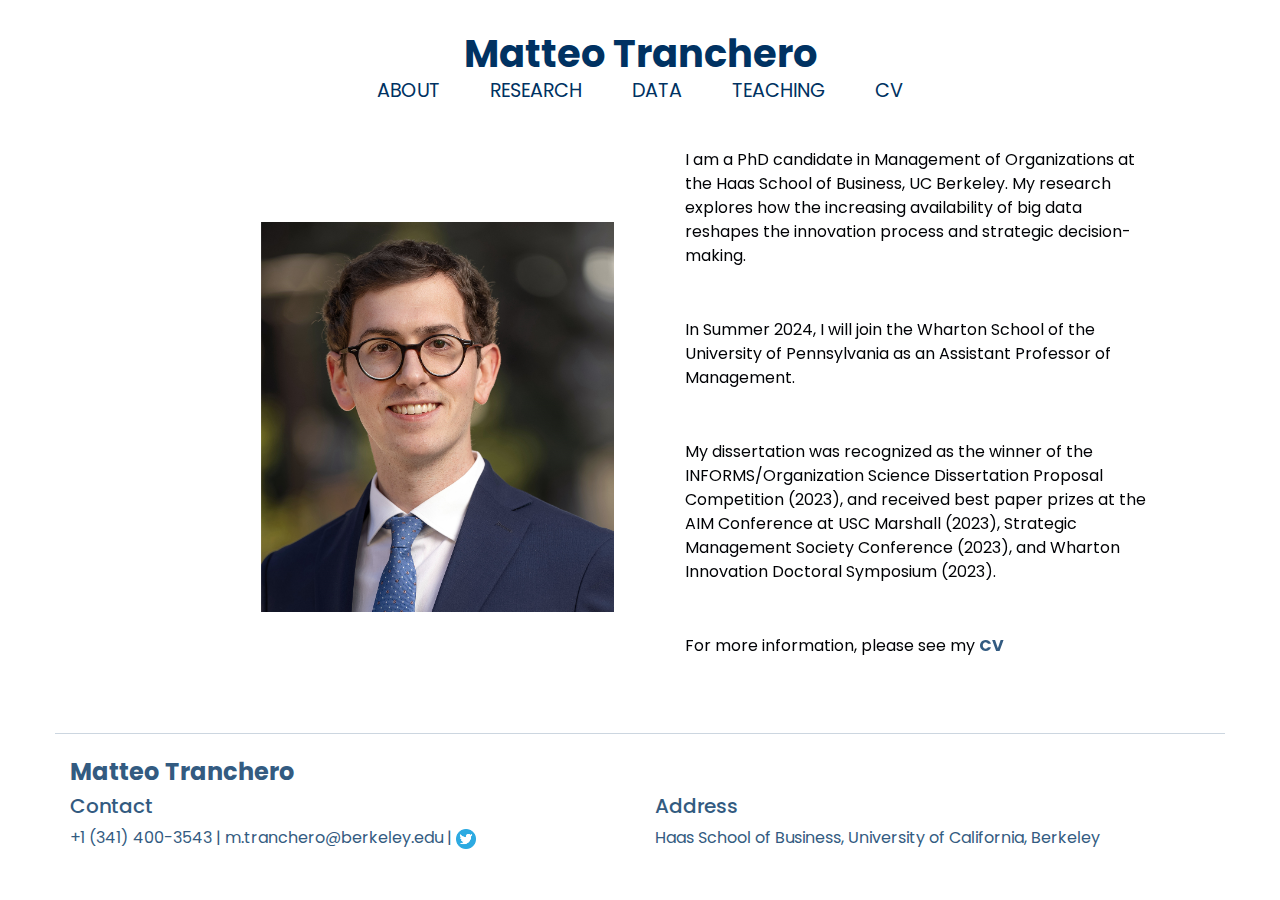
==== index.html @ ef58367b "Update index.html" ====
<!DOCTYPE html>
<html>

<head>
  <!-- Google tag (gtag.js) -->
  <script async src="https://www.googletagmanager.com/gtag/js?id=G-ED56T1GWZ5"></script>
  <script>
    window.dataLayer = window.dataLayer || [];
    function gtag(){dataLayer.push(arguments);}
    gtag('js', new Date());

    gtag('config', 'G-ED56T1GWZ5');
  </script>
  
  
  <!-- Basic -->
  <meta charset="utf-8" />
  <meta http-equiv="X-UA-Compatible" content="IE=edge" />
  <!-- Mobile Metas -->
  <meta name="viewport" content="width=device-width, initial-scale=1, shrink-to-fit=no" />
  <!-- Site Metas -->
  <meta name="keywords" content="" />
  <meta name="description" content="" />
  <meta name="author" content="" />

  <title>Matteo Tranchero</title>

  <!-- bootstrap core css -->
  <link rel="stylesheet" type="text/css" href="css/bootstrap.css" />
  <!-- fonts style -->
  <link href="https://fonts.googleapis.com/css?family=Poppins:400,700|Roboto:400,700&display=swap" rel="stylesheet">

  <!-- Custom styles for this template -->
  <link href="css/style.css" rel="stylesheet" />
  <!-- responsive style -->
  <link href="css/responsive.css" rel="stylesheet" />




  <link rel="stylesheet" href="css/css-circular-prog-bar.css">


</head>

<body style="max-height: 100vh;">
  <div class="top_container">
    <!-- header section strats -->
    <header class="header_section">
      <div class="container-fluid">
        <!-- ===============NAV BAR=============== -->
        <nav class="navbar navbar-expand-lg custom_nav-container ">
          <a class="navbar-brand" href="index.html">
            Matteo Tranchero
          </a>
          <button class="navbar-toggler" type="button" data-toggle="collapse" data-target="#navbarSupportedContent"
            aria-controls="navbarSupportedContent" aria-expanded="false" aria-label="Toggle navigation">
            <span class="navbar-toggler-icon"></span>
          </button>
          <div class="collapse navbar-collapse" id="navbarSupportedContent">
            <div class="d-flex ml-auto flex-column flex-lg-row align-items-center">
              <ul class="navbar-nav  ">
                <li class="nav-item active">
                  <a class="nav-link active" href="index.html"> About <span class="sr-only">(current)</span></a>
                </li>
                <li class="nav-item">
                  <a class="nav-link" href="research.html"> Research </a>
                </li>
                <li class="nav-item">
                  <a class="nav-link" href="data.html"> Data </a>
                </li>
                <li class="nav-item">
                  <a class="nav-link" href="teaching.html"> Teaching </a>
                </li>
                <li class="nav-item">
                  <a class="nav-link" href="cv.html"> CV </a>
                </li>
              </ul>
            </div>
        </nav>
      </div>
    </header>
    <section class="hero_section position-relative">
      <div class="hero_section-container ">
        <div class="hero_img-box">
          <img src="images/DSC08971_7.png" alt=""> <!-- HEADSHOT -->
        </div>
        <div class="hero_detail-box">
          <div id="carouselExampleControls" class="carousel slide" data-ride="carousel">
            <div class="carousel-inner">
              <div class="carousel-item active">
                <div class="hero_detail-container">
                  <!--<h1>
                    Matteo Tranchero
                  </h1>-->
                  <p>
                    I am a PhD candidate in Management of Organizations at the Haas School of Business, UC Berkeley.
                    My research explores how the increasing availability of big data reshapes the innovation process and strategic decision-making. 
                  </p>

                  <p>
                    In Summer 2024, I will join the Wharton School of the University of Pennsylvania as an Assistant Professor of Management.
                  </p>
                  
                  <p> 
                    My dissertation was recognized as the winner of the INFORMS/Organization Science Dissertation Proposal Competition (2023), and received
                    best paper prizes at the AIM Conference at USC Marshall (2023), Strategic Management Society Conference (2023), and Wharton Innovation 
                    Doctoral Symposium (2023). 
                  </p>
                  
                  <p>
                    For more information, please see my <a href="pdf/CV_MatteoTranchero.pdf"><font size="3"><b>CV</b></font></a>
                  </p>

                </div>
              </div>
            </div>
          </div>
        </div>
      </div>
    </section>

    <section class="info_section">
      <div class="container">
        <div class="row custom_border-btm pb-6">
    
          </div>
        <br>
        <div class="row pb-6">
          <div class='col-md-12'>
            <h4>Matteo Tranchero</h4>
          </div>
          <div class="col-md-6 info_address">
            <h5>
              Contact
            </h5>
            <p>
              +1 (341) 400-3543 |
              <a href="mailto:m.tranchero@berkeley.edu">m.tranchero@berkeley.edu</a>
              <span> | </span>
              <a href="https://twitter.com/MTranchero"><img id="twitter" src="images/twitter_bird.png"></a>
              
    
            </p>
          </div>
          <div class="col-md-6 info_address">
            <h5>
              Address
            </h5>
            <p>
              Haas School of Business, University of California, Berkeley
            </p>
          </div>
        </div>
      </div>
    </section>
  </div>
  <!-- end header section -->

 <!-- info section -->
 
  <!-- endsss info section -->

<!-- end contact section -->

  <script type="text/javascript" src="js/jquery-3.4.1.min.js"></script>
  <script type="text/javascript" src="js/bootstrap.js"></script>
  
  <!-- progreesbar script -->
  </script>
</body>

</html>
---- css/style.css ----
body {
  font-family: 'Roboto', sans-serif;
  color: #000205;
  height: 80%;
  min-height: 80vh;
  
  display: flex;
  flex-direction: column;
}



h1,
h2,
h3,
h4 {
  font-weight: bold;
  color: #335b81;
}



a {
  color: #335b81;
}

.layout_padding {
  padding: 75px 0;
}

.layout_padding2 {
  padding: 45px 0;
}

.layout_padding2-top {
  padding-top: 45px;
}

.layout_padding-top {
  padding-top: 75px;
}

.layout_padding-bottom {
  padding-bottom: 75px;
}

.call_to-btn {
  display: inline-block;
  padding: 12px 32px;
  margin: 5px;
  border-radius: 15px;
  background-color: #003262;
  color: #fff;
  display: flex;
  justify-content: center;
  align-items: center;
}


.call_to-btn img,
.sub_call_to-btn img {
  width: 9px;
  margin-left: 15px;
  margin-top: 3px;
}

.call_to-btn:hover,
.sub_call_to-btn:hover {
  color: #fff;
  -webkit-box-shadow: 0px 6px 10px -1px rgba(0, 0, 0, 0.17);
  -moz-box-shadow: 0px 6px 10px -1px rgba(0, 0, 0, 0.17);
  box-shadow: 0px 6px 10px -1px rgba(0, 0, 0, 0.17);
}

.sub_call_to-btn {
  display: inline-block;
  padding: 10px 28px;
  border-radius: 25px;
  background-color: #003262;
  color: #fff;
  display: flex;
  justify-content: center;
  align-items: center;
}




/*header section*/
.top_container {
  font-family: 'Poppins', sans-serif;
  min-height: 100%;
  /*margin-bottom: -100px;
  padding-bottom: 100px;*/
}

.header_section {}

nav.navbar.navbar-expand-lg {
  height: 100%;
  padding: 20px;
  padding-top: 50px;
  padding-bottom: 0px;
}

.custom_nav-container.navbar-expand-lg .navbar-nav .nav-link {
  padding: 0px 25px;
  color: #003262;
  text-align: center;
  text-transform: uppercase;
  font-size: 1.2rem;
}

.nav-link:hover {
  text-decoration: underline;
}


a,
a:hover,
a:focus {
  text-decoration: none;
}

a:hover,
a:focus {
  color: initial;
}

.btn,
.btn:focus {
  outline: none !important;
  box-shadow: none;
}


.top_container.sub_page {
  height: auto;
}



.custom_nav-container .nav_search-btn {
  background-image: url(../images/search-icon.png);
  background-size: 22px;
  background-repeat: no-repeat;
  background-position-y: 7px;
  width: 35px;
  height: 35px;
  padding: 0;
  border: none;
}

.navbar-brand,
.navbar-brand:hover {
  font-size: max(30px, 3.0vw);

  color: #003262;
  font-weight: bold;
  position: relative;
  top: -30px;
  padding-bottom: 20px;
  text-align: center;
  margin: 0 0 0 0;
}



.custom_nav-container {
  z-index: 99999;
  padding: 15px 0;
}

.custom_nav-container-sub {
  z-index: 99999;
  padding: 15px 0;
}

.custom_nav-container .navbar-toggler {
  outline: none;
}

.custom_nav-container-sub .navbar-toggler {
  outline: none;
}

.custom_nav-container .navbar-toggler .navbar-toggler-icon {
  background-image: url(../images/menu.png);
  background-size: 55px;
}

.custom_nav-container-sub .navbar-toggler .navbar-toggler-icon {
  background-image: url(../images/menu.png);
  background-size: 55px;
}


/*end header section*/

/* hero section */
.hero_section-container {
  width: 80%;
  max-height: 80%;
  margin: 0 auto;

  display: flex;
  align-items: center;
}

.number-container {
  position: absolute;
  top: 34%;
  left: 4%;
}

.number-container .number-box {
  display: flex;
  flex-direction: column;
  justify-content: center;
  align-items: center;
  color: #003262;
}

.number-container .number-box hr {
  border: none;
  width: 2px;
  height: 125px;
  background-color: #003262;
  margin: 35px 0;
}

.hero_section-container .hero_img-box {
  /*min-width: 10em;
  max-width: 50%;
  max-height: 90%;
  margin-top: 45px;
  border-radius: 50%; */
  max-width: 40%;
  max-height: 60vh;
  padding: 20px;
  margin-left: 10%;
  /*clip-path: circle(100%);*/
  overflow: hidden; 
  display: block;
  justify-content: center;
  align-items: center;
}

.hero_section-container .hero_img-box img {
  width: 100%;
  height: auto;
  margin-top: -100px;
}

.hero_section-container .hero_detail-box {
  width: 58%;
}

.hero_section-container .hero_detail-box .hero_detail-container {
  padding-left: 45px;
  padding-bottom: 15px;
}

.hero_section-container .hero_detail-box .hero_detail-container p {
  margin: 15px 0 50px 0;
}



.carousel-control-prev,
.carousel-control-next {
  width: 45px;
  height: 45px;
  border-radius: 100%;
  background-color: #003262;
  opacity: 1;
  background-repeat: no-repeat;
  background-position: center center;
  background-size: 8px;
  top: initial;
  bottom: -100px;
}

.carousel-control-prev:hover,
.carousel-control-next:hover {
  background-color: #003262;
}



.carousel-control-prev {
  background-image: url(../images/left-arrow.png);
  left: 45px;
}

.carousel-control-next {
  background-image: url(../images/right-arrow.png);
  left: 95px;
}

/* end hero section */

/* about section */
.about_section {
  /*background-color: #f8faf9;*/

}

.about_section .row {
  align-items: center;
}

.about_img-box img {
  width: 100%;
}

.about_detail-box p {
  margin: 45px 0;
}

.call_to-btn_about {
  margin: 5px;
  display: inline-block;
  padding: 12px 32px;
  border-radius: 15px;
  background-color: #003262;
  color: #fff;
  display: flex;
  justify-content: center;
  align-items: center;
}

/* end about section */

/* practice section */
.practice_container {
  display: flex;
  justify-content: center;
  flex-wrap: wrap;
}

.practice_box {
  display: flex;
  flex-direction: column;
  align-items: center;
  margin: 70px 15px 0 15px;
  transform: translateY(0);
  transition: all .7s;
  padding-bottom: 50px;
}

.practice_box:hover {
  transform: translateY(-50px);
  cursor: pointer;
}

.practice_box:hover .practice_img-box {
  background-color: #003262;
}

.practice_img-box {
  display: flex;
  justify-content: center;
  align-items: center;
  width: 225px;
  height: 225px;
  border-radius: 90px;
  background-color: #003262;

}


.practice_box h4 {
  margin-top: 15px;
}

.practice_img-box img {
  width: 120px;
}

.practice_detail p {
  margin-bottom: 55px;
  text-align: center;
}

.heading-text {
  padding: 0;
  margin: 0;
  color: #003262;
  font-weight: bold;
}




/* end Practice section */

/* welcome section */
.welcome_section {

  /*background-color: #ccd6e0;*/
}

.welcome_container {
  padding: 30px 0;
  min-width: 60%;
}

.welcome_container>* {
  margin-bottom: 35px;
}

.welcome_container h4 {
  font-weight: normal;
}

.welcome_container h4,
.welcome_container p {
  font-family: 'Poppins', sans-serif;
}

.welcome_container p{
  margin: 0;
}

.welcome_section::before {
  content: "";
  width: 40%;
  height: 100%;
  /*background-image: url(https://i.pinimg.com/originals/fc/71/63/fc71635c7f1b09ed30413f59bb749582.gif);*/
  position: absolute;
  top: 0;
  right: 0;
  background-repeat: no-repeat;
  background-size: cover;
}
/* end welcome section */


/* start predoc section */

#predoc {
  padding: 30px 0;
  min-width: 60%;
  display:none;
}

#predoc>* {
  margin-bottom: 35px;
}

#predoc h4 {
  font-weight: normal;
  font-family: 'Poppins', sans-serif;
}

#predoc p {
  font-family: 'Poppins', sans-serif;
  margin: 0;
}

#predoc_toggle:hover {
  text-decoration: underline;
}
/* end predoc section */



/* start teaching section */

.teaching_section {
  /*background-color: #f8faf9;*/
}

.teaching_container {
  padding: 30px 0;
  
}

.teaching_container>* {
  margin-bottom: 35px;
}

.teaching_container h4 {
  font-weight: normal;
}

.teaching_container h4,
.teaching_container p {
  font-family: 'Poppins', sans-serif;
}

.teaching_section::before {
  content: "";
  width: 40%;
  height: 100%;
  /*background-image: url(https://cdn.dribbble.com/users/1299339/screenshots/3079111/presentation_d.gif);*/
  position: absolute;
  top: 0;
  right: 0;
  background-repeat: no-repeat;
  background-size: cover;
}

/* end teaching section */

/* contact section */
.contact_section .col-md-6 {
  padding: 0;
}

.contact_section input {
  border: none;
  outline: none;
  border-bottom: 1px solid #003262;
  width: 90%;
  margin: 10px 0;
}

.contact_form-container {
  padding: 45px;
  padding-right: 0;
}

.contact_form-container button {
  border: none;
  background-color: #fddd33;
  color: #fff;
  padding: 8px 40px;
  border-radius: 20px;
}

.contact_img-box {
  display: flex;
  align-items: center;
  padding: 45px;
  padding-left: 0;
}

.contact_img-box img {
  width: 97%;
}

.contact_section h2 {
  font-size: 26px;
  color: #003262;
  font-weight: bold;

  position: relative;
  margin-left: 2.5%;
}



/* end contact section */
/* info section */
.info_section {
  padding-top: 10px;
  padding-bottom: 10px;
  color: #335b81;
  /*background-color: #ccd6e0;*/
  /*bottom:0;*/
  display: flex;
  flex-shrink: 0;
  margin:-100;
  
}

.info_section_footer {
  padding-top: 5px;
  padding-bottom: 0px;
  color: #fff;
  /*background-color: #ccd6e0;*/
  margin-top: auto;
  /*bottom:0;*/
  display: flex;
  flex-shrink: 0;
}

.info_logo {
  max-height: 35px;
}
.info_logo h2 {
  color: #003262;
  font-family: 'Poppins', sans-serif;
  transform: translateY(25%);
}

.info_section .col-md-4 {
  padding: 0 30px;
}

.info_section .col-md-4 h5 {
  text-transform: uppercase;
}

.info_news input {
  border: none;
  width: 80%;
  height: 35px;
  border-radius: 20px;
  background-color: #fff;
  outline: none;
  padding-left: 20px;
  margin-top: 15px;
}

.info_news input::placeholder {
  opacity: .4;
}

.info_news button {
  border: none;
  background-color: #fddd33;
  color: #fff;
  text-transform: uppercase;
  font-size: 14px;
  padding: 7px 25px;
  border-radius: 20px;
  margin-top: 20px;
}

.info_address p {
  margin-bottom: 5px;
}

.info_address_left {
  text-align: right;
}

.custom_border-btm {
  border-bottom: 1px solid #ccd6e0;
}

.info_social {
  display: flex;
  justify-content: space-between;
  width: 150px;
  margin: 30px auto;
}

/* end info section */



/* footer section*/

.footer_section {
  background-color: #fdfdfe;
  padding: 20px 0;
  font-family: 'Poppins', sans-serif;
}

.footer_section p {
  color: #000;
  margin: 0;
  text-align: center;
}

.footer_section a {
  color: #000;
}

/* end footer section*/

/* RESUME IFRAME */
iframe, object, embed {
  max-width: 100%;
  height: 50rem;
  padding: 10px;
}

.resume-section > h3 {
  text-align: center;
}

.resume-section {
  height: 60rem;
  padding: 40px;
  -ms-transform: scale(1);
  -moz-transform: scale(1);
  -o-transform: scale(1);
  -webkit-transform: scale(1);
  transform: scale(1);

  -ms-transform-origin: 50% 50%;
  -moz-transform-origin: 50% 50%;
  -o-transform-origin: 50% 50%;
  -webkit-transform-origin: 50% 50%;
  transform-origin: 50% 50%;
}

details {
  font-family: 'Roboto', sans-serif;
  color: #000205;
  display: flex;
  flex-direction: column;
  padding: 10px;
}

/*abstract expansions
.abstract {
  position: relative;
  overflow: hidden;
  max-height: 80px;
  
}
.abstract:target {
  height: auto;
}

.toggle{
  padding: 2px;
  color: #335b81; 
}

.toggle:focus ~ .abstract {
  max-height: 100%;
}


a.box-toggle {
  display: inline-block;
  padding-left: 22px;
  background-repeat: no-repeat;
  background-repeat: no-repeat;
  background-image: url(http://255.galaxycore.de/img/ic_action_calendar.png);
}

a.box-toggle.inactive {
  background-image: url(http://255.galaxycore.de/img/ic_action_home.png);
}*/


img#twitter {
  max-width: 20px;
}

div.paper {
  padding: 5px;
}


/*data and teaching descriptions*/

img.imginsert{
  max-width: 40vw;
}

div[id^="course"]{
  display:flex;
}

#class_toggle:hover {
  text-decoration: underline;
}

#project_toggle:hover {
  text-decoration: underline;
}

div[id^="proj"]{
  display:flex;
}
---- css/responsive.css ----
@media (max-width: 1120px) {
   
}

@media (max-width: 992px) {
    .custom_nav-container .nav_search-btn {
        background-position: center;
    }

    .navbar-collapse {
        padding-bottom: 20px;
    }

    .practice_box {
        margin: 100px 15px 0 15px;
        padding-bottom: 20px;
        transition: all .5s;
    }

    .practice_box:hover {

        transform: translateY(-90px);
    }

    .practice_detail p {
        margin-top: 25px;
    }

    .welcome_section::before {
        display: none;
    }
}

@media (max-width: 768px) {

    .info_section .col-md-4 {
        padding: 20px 30px;
        text-align: center;
    }

    .info_news input {
        width: 100%;
    }

    .hero_section-container {
        width: 95%;
    }

    .hero_section-container .hero_detail-box {
        padding-bottom: 125px;
        padding-top: 125px;
    }

    .contact_form-container {
        padding: 20px;
    }

    .contact_section input {
        width: 100%;
    }

    .contact_img-box {
        padding: 20px;
    }

}

@media (max-width: 576px) {

    html, body {
        min-height: 100%;
    }
    
    .navbar-brand {
        font-size: 30px;
    }


    .hero_section-container {
        flex-direction: column;
    }

    .hero_section-container .hero_img-box {
        
        margin-left: 0;
        max-width: 100%;
        max-height: 100vh;
        
    }

    .hero_section-container .hero_detail-box {
        width: 97%;
        margin: 10px;
        padding: 10px;
    }

    .hero_section-container .hero_detail-box .hero_detail-container {
        padding-left: 0;
        padding-top: 15px;
        margin-bottom: 15px;
    }


    .practice_box {
        margin: 75px 15px 0 15px;
        transition: all .3s;
    }

    
    img.imginsert{
        max-width: 90vw;
    }

    .info_section{
        transform: min(translateY(70vh), 100px); 
        
    }

    h2, h3, h4 {
        font-size: 20px;
    }

    h5, p {
        font-size: 15px;
    }
    


}

@media (max-width: 480px) {}

@media (max-width: 400px) {}

@media (max-width: 360px) {}

@media (min-width: 1200px) {
    .container {
        max-width: 1170px;
    }

}
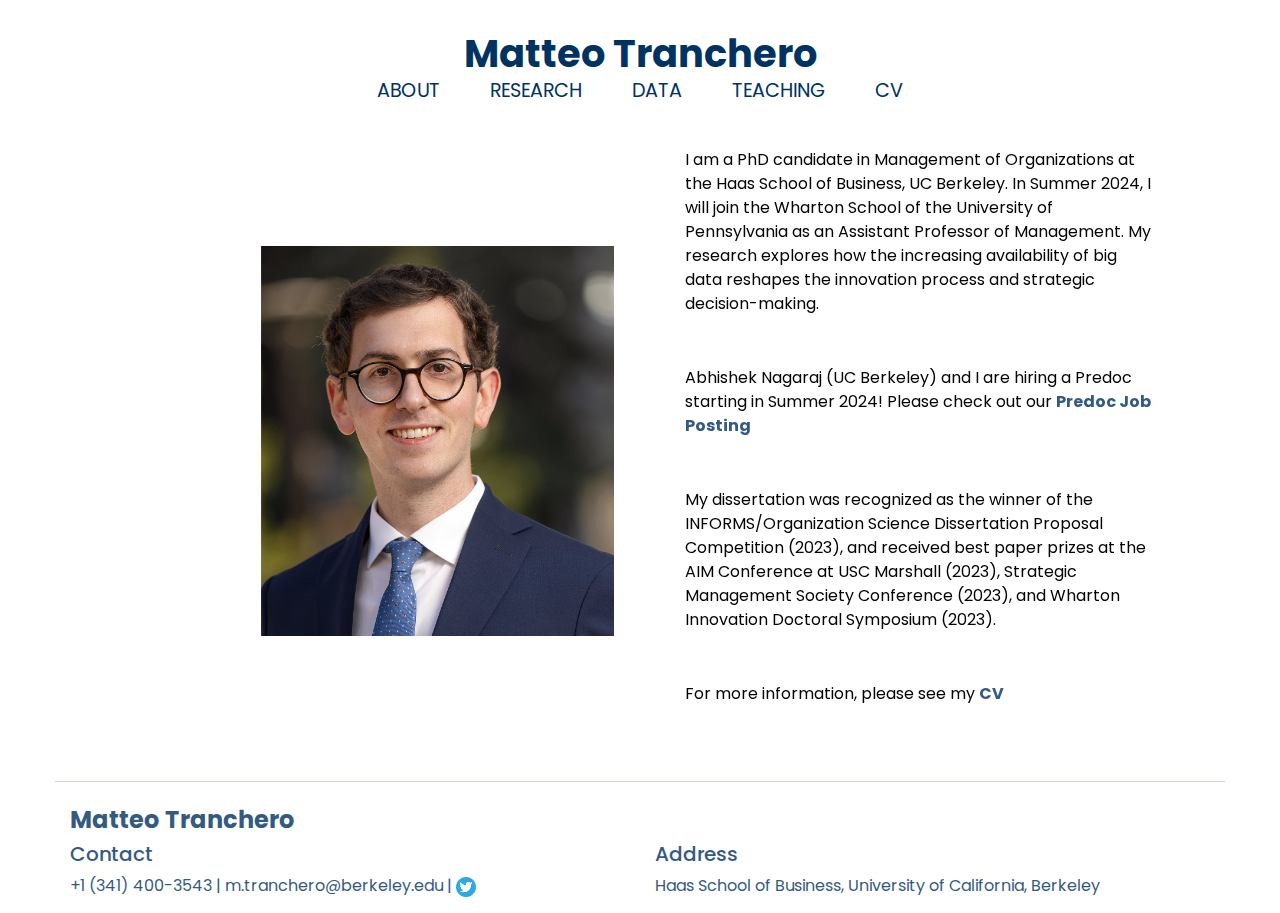
==== commit 0785e275: "Update index.html" ====
--- a/index.html
+++ b/index.html
@@ -94,12 +94,13 @@
                     Matteo Tranchero
                   </h1>-->
                   <p>
-                    I am a PhD candidate in Management of Organizations at the Haas School of Business, UC Berkeley.
+                    I am a PhD candidate in Management of Organizations at the Haas School of Business, UC Berkeley. 
+                    In Summer 2024, I will join the Wharton School of the University of Pennsylvania as an Assistant Professor of Management.
                     My research explores how the increasing availability of big data reshapes the innovation process and strategic decision-making. 
                   </p>
 
                   <p>
-                    In Summer 2024, I will join the Wharton School of the University of Pennsylvania as an Assistant Professor of Management.
+                    Abhishek Nagaraj (UC Berkeley) and I are hiring a Predoc starting in Summer 2024! Please check out our <a href="pdf/Predoc+Job+Description.pdf"><font size="3"><b>Predoc Job Posting</b></font></a>
                   </p>
                   
                   <p> 
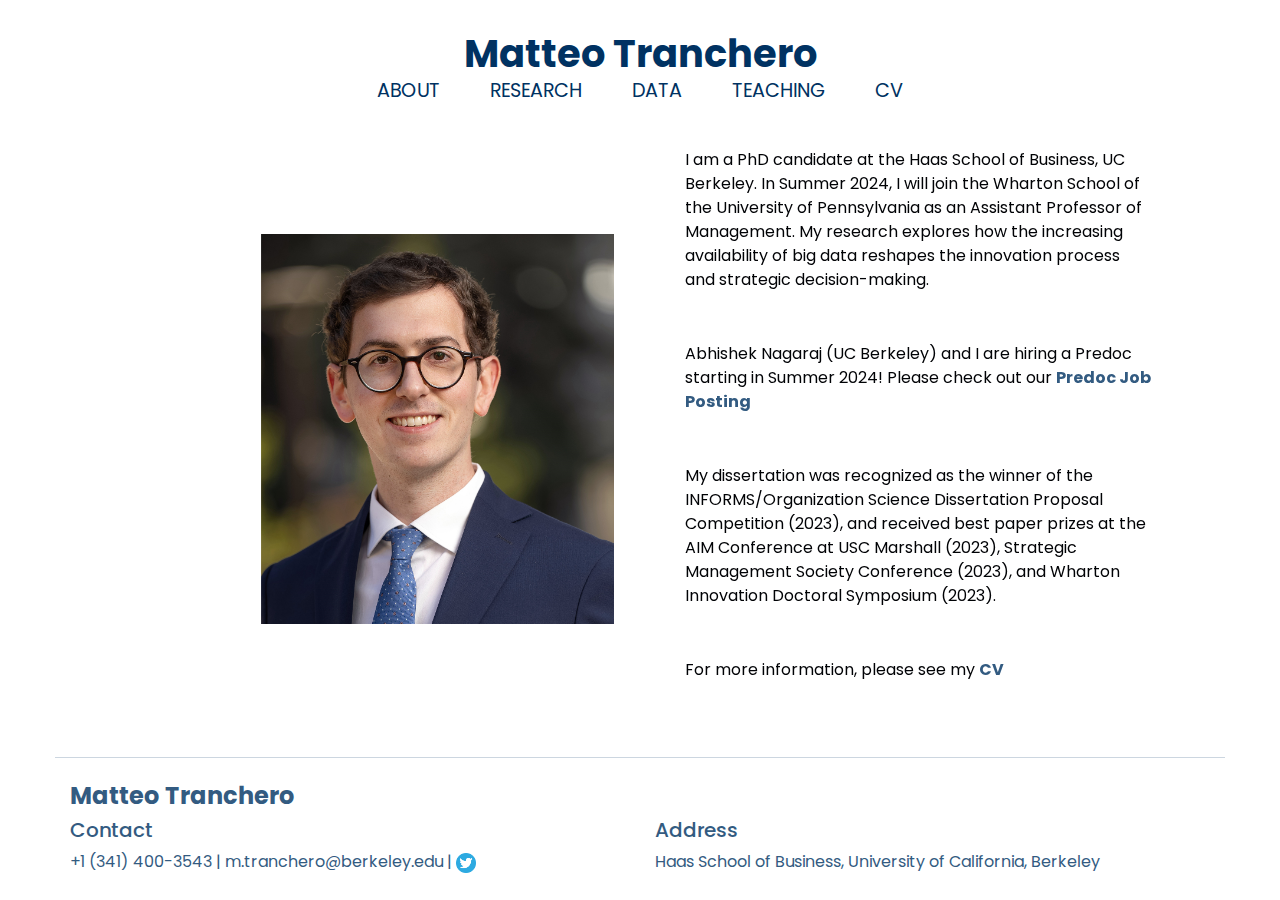
==== commit 78ffa202: "Update index.html" ====
--- a/index.html
+++ b/index.html
@@ -94,7 +94,7 @@
                     Matteo Tranchero
                   </h1>-->
                   <p>
-                    I am a PhD candidate in Management of Organizations at the Haas School of Business, UC Berkeley. 
+                    I am a PhD candidate at the Haas School of Business, UC Berkeley. 
                     In Summer 2024, I will join the Wharton School of the University of Pennsylvania as an Assistant Professor of Management.
                     My research explores how the increasing availability of big data reshapes the innovation process and strategic decision-making. 
                   </p>
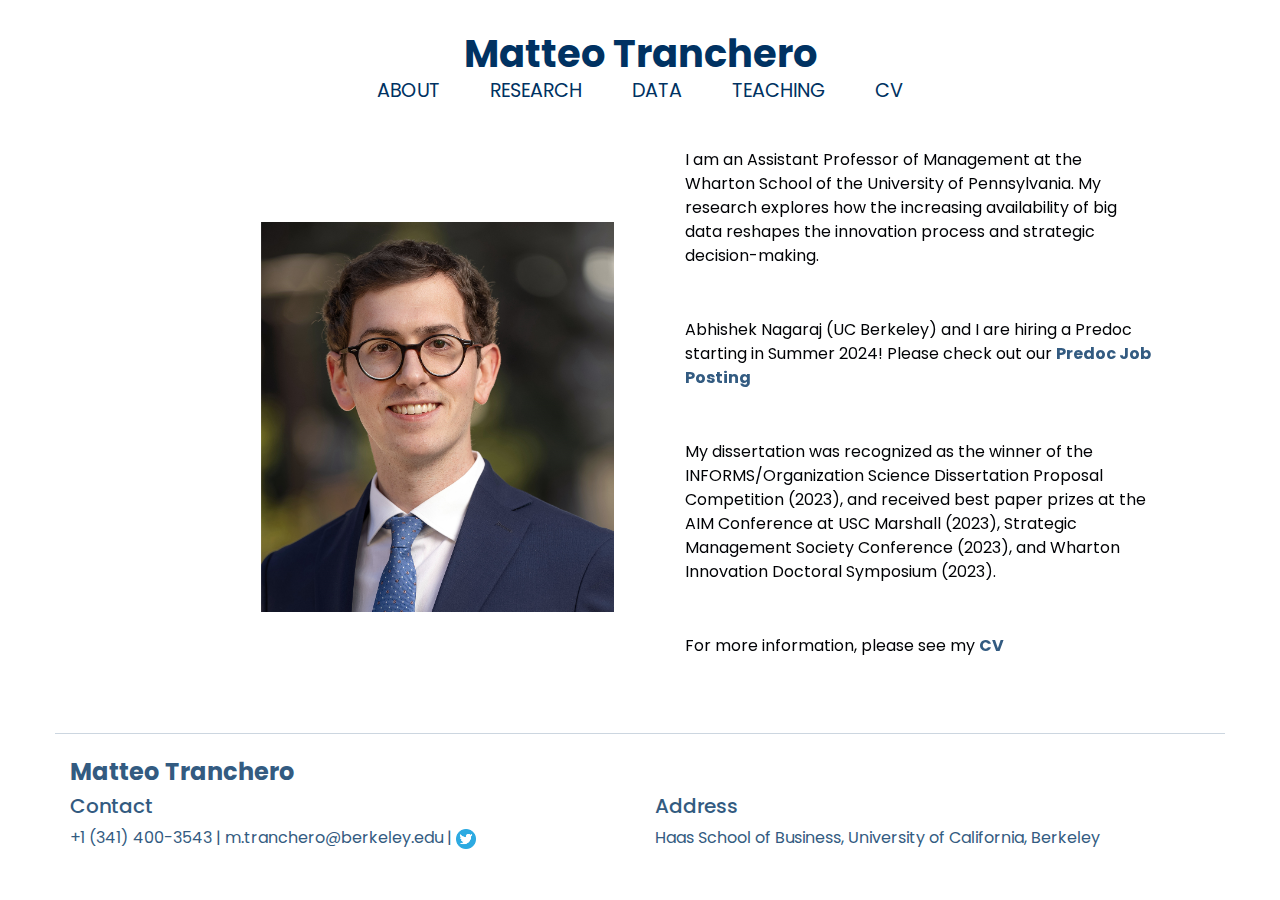
==== commit 6ab7c008: "Update index.html" ====
--- a/index.html
+++ b/index.html
@@ -94,8 +94,7 @@
                     Matteo Tranchero
                   </h1>-->
                   <p>
-                    I am a PhD candidate at the Haas School of Business, UC Berkeley. 
-                    In Summer 2024, I will join the Wharton School of the University of Pennsylvania as an Assistant Professor of Management.
+                    I am an Assistant Professor of Management at the Wharton School of the University of Pennsylvania.
                     My research explores how the increasing availability of big data reshapes the innovation process and strategic decision-making. 
                   </p>
 
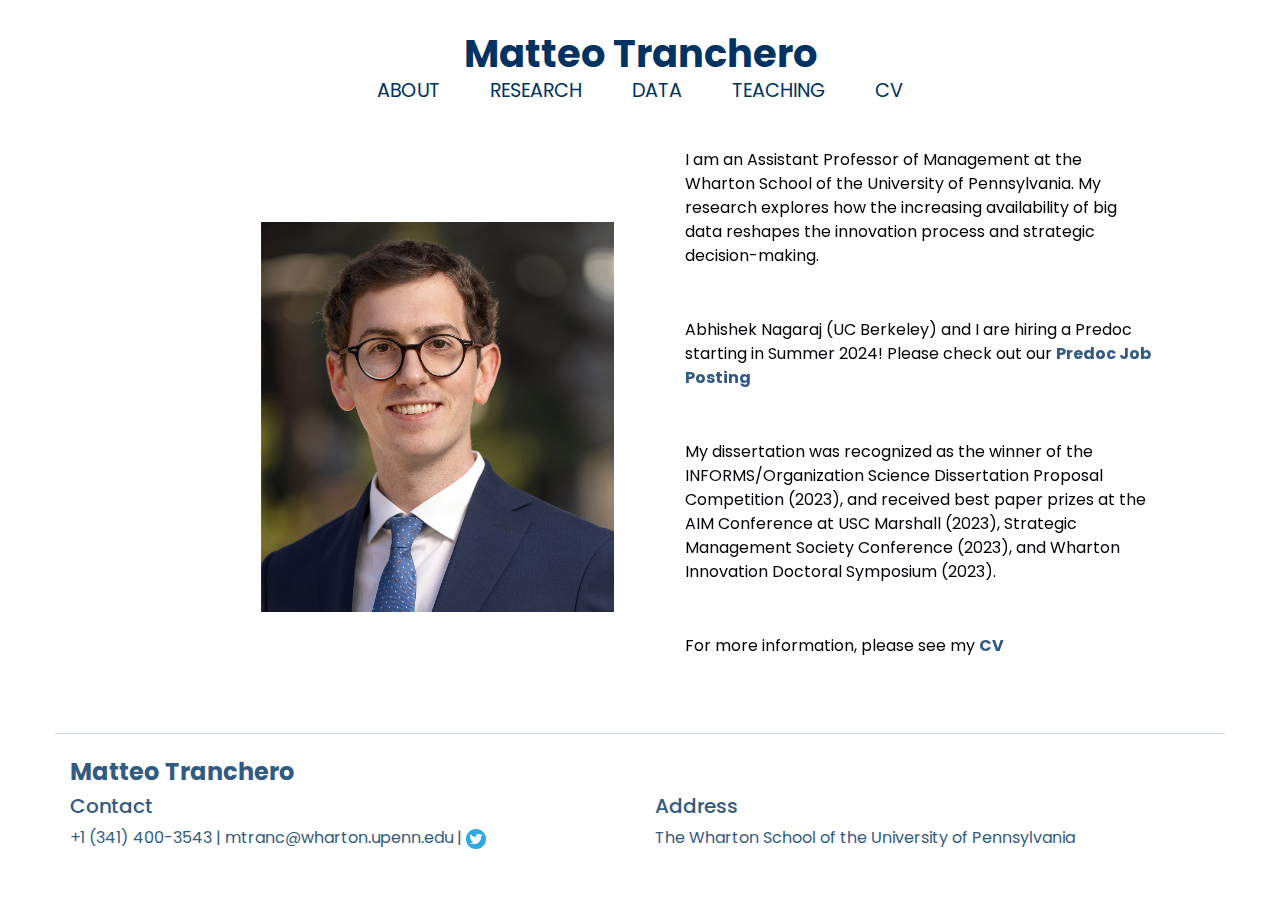
==== commit e3ca0c0b: "Update index.html" ====
--- a/index.html
+++ b/index.html
@@ -136,7 +136,7 @@
             </h5>
             <p>
               +1 (341) 400-3543 |
-              <a href="mailto:m.tranchero@berkeley.edu">m.tranchero@berkeley.edu</a>
+              <a href="mailto:mtranc@wharton.upenn.edu">mtranc@wharton.upenn.edu</a>
               <span> | </span>
               <a href="https://twitter.com/MTranchero"><img id="twitter" src="images/twitter_bird.png"></a>
               
@@ -148,7 +148,7 @@
               Address
             </h5>
             <p>
-              Haas School of Business, University of California, Berkeley
+              The Wharton School of the University of Pennsylvania
             </p>
           </div>
         </div>
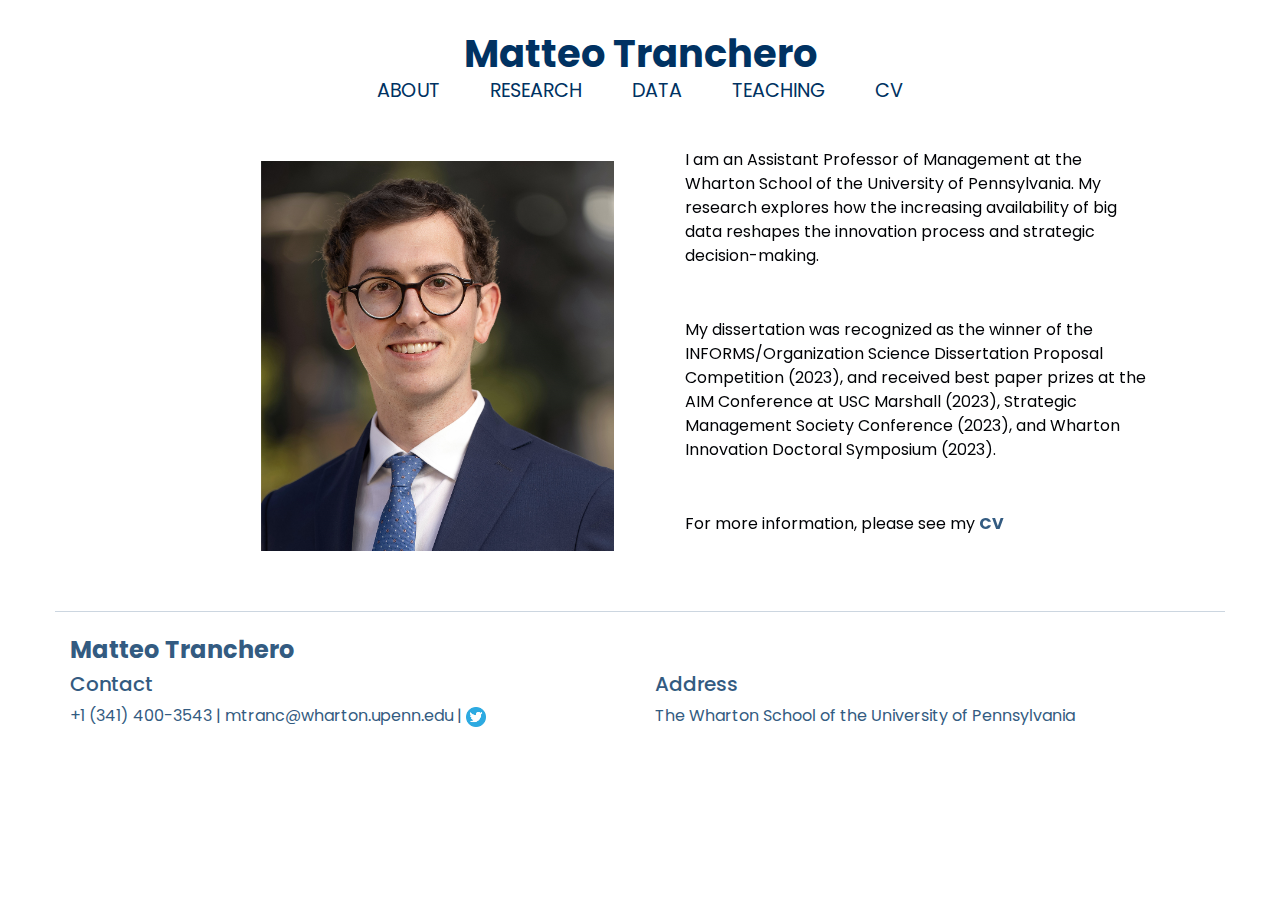
==== commit 4eff326c: "Update index.html" ====
--- a/index.html
+++ b/index.html
@@ -97,10 +97,6 @@
                     I am an Assistant Professor of Management at the Wharton School of the University of Pennsylvania.
                     My research explores how the increasing availability of big data reshapes the innovation process and strategic decision-making. 
                   </p>
-
-                  <p>
-                    Abhishek Nagaraj (UC Berkeley) and I are hiring a Predoc starting in Summer 2024! Please check out our <a href="pdf/Predoc+Job+Description.pdf"><font size="3"><b>Predoc Job Posting</b></font></a>
-                  </p>
                   
                   <p> 
                     My dissertation was recognized as the winner of the INFORMS/Organization Science Dissertation Proposal Competition (2023), and received
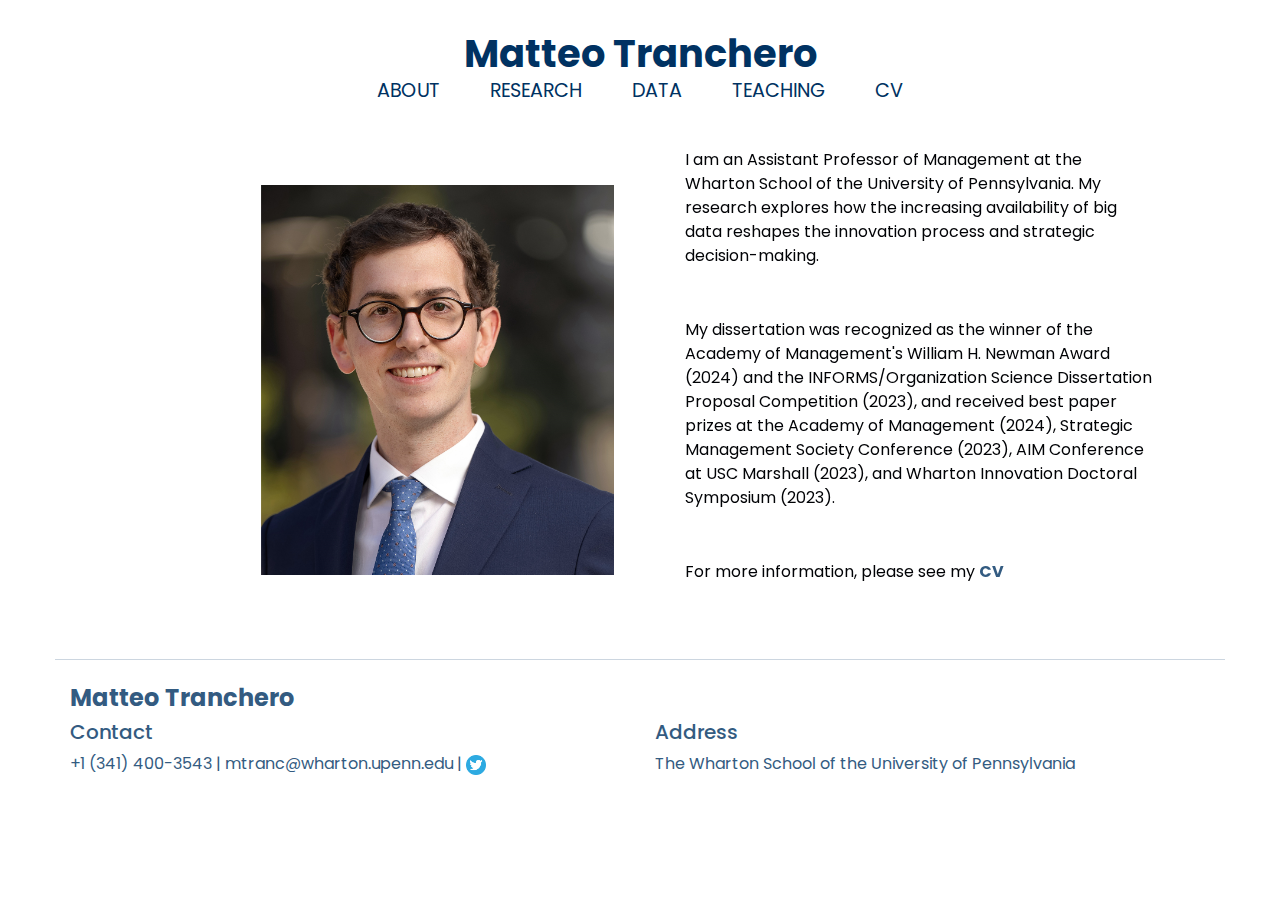
==== commit 98ff9524: "Update index.html" ====
--- a/index.html
+++ b/index.html
@@ -99,9 +99,9 @@
                   </p>
                   
                   <p> 
-                    My dissertation was recognized as the winner of the INFORMS/Organization Science Dissertation Proposal Competition (2023), and received
-                    best paper prizes at the AIM Conference at USC Marshall (2023), Strategic Management Society Conference (2023), and Wharton Innovation 
-                    Doctoral Symposium (2023). 
+                    My dissertation was recognized as the winner of the Academy of Management's William H. Newman Award (2024) and the INFORMS/Organization 
+                    Science Dissertation Proposal Competition (2023), and received best paper prizes at the Academy of Management (2024), 
+                    Strategic Management Society Conference (2023), AIM Conference at USC Marshall (2023), and Wharton Innovation Doctoral Symposium (2023). 
                   </p>
                   
                   <p>
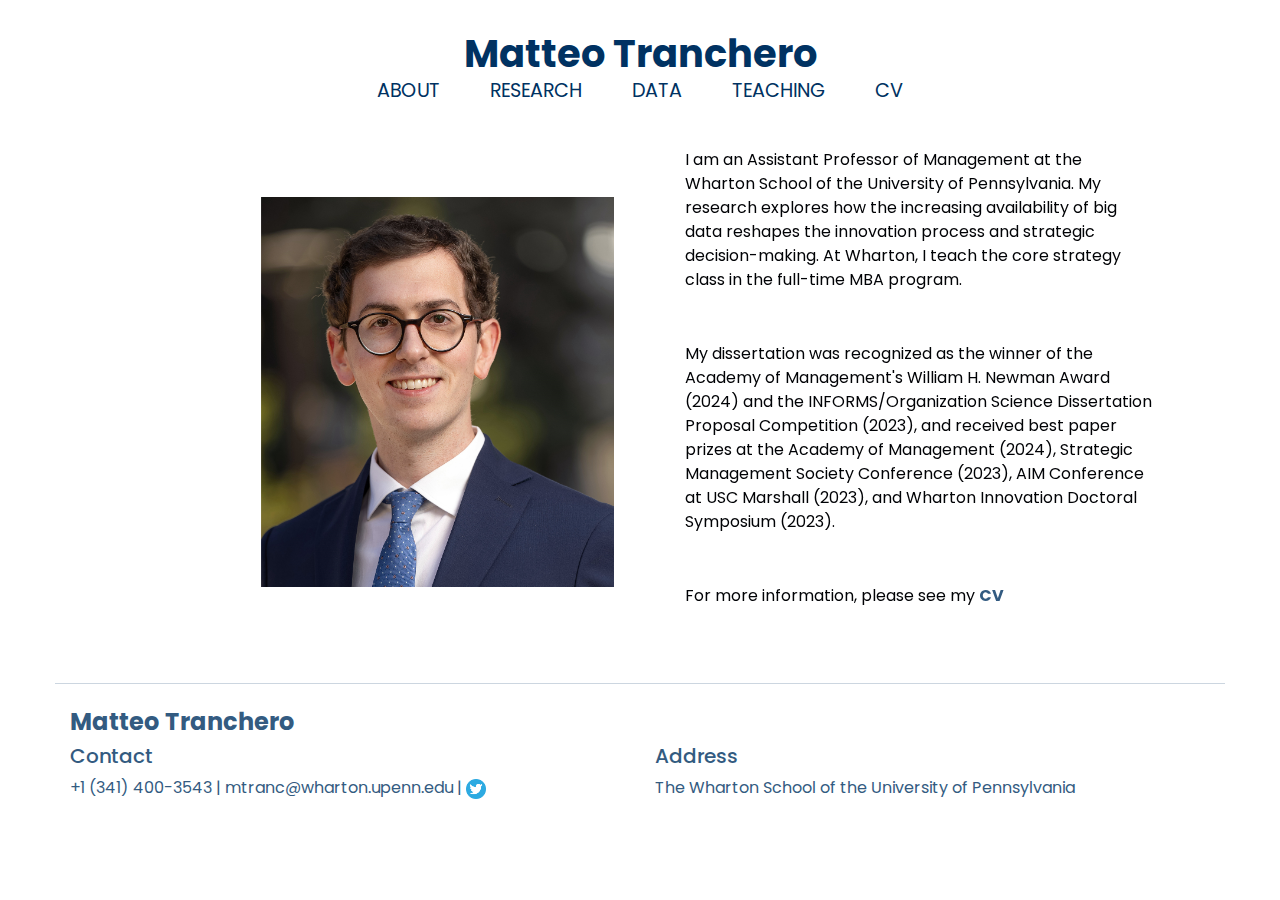
==== commit b6a88a5e: "Update index.html" ====
--- a/index.html
+++ b/index.html
@@ -96,6 +96,7 @@
                   <p>
                     I am an Assistant Professor of Management at the Wharton School of the University of Pennsylvania.
                     My research explores how the increasing availability of big data reshapes the innovation process and strategic decision-making. 
+                    At Wharton, I teach the core strategy class in the full-time MBA program.
                   </p>
                   
                   <p> 
